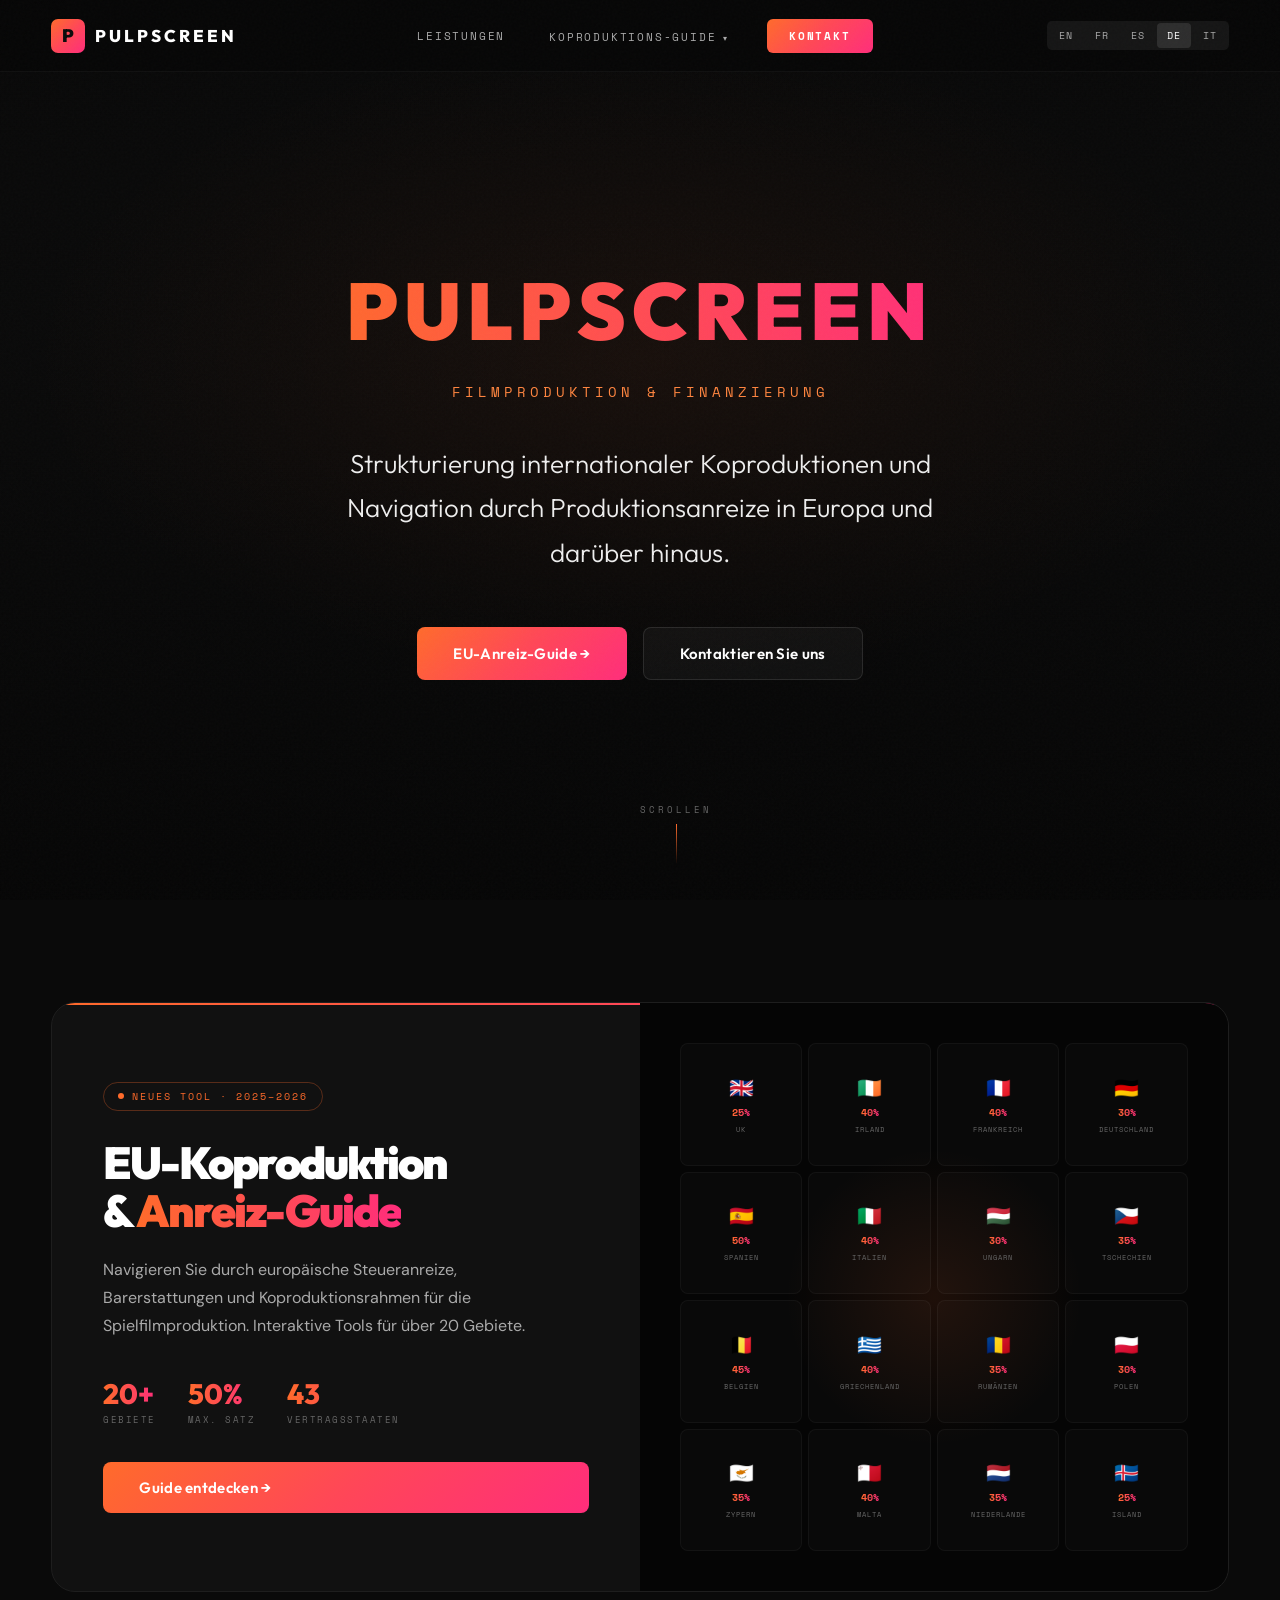
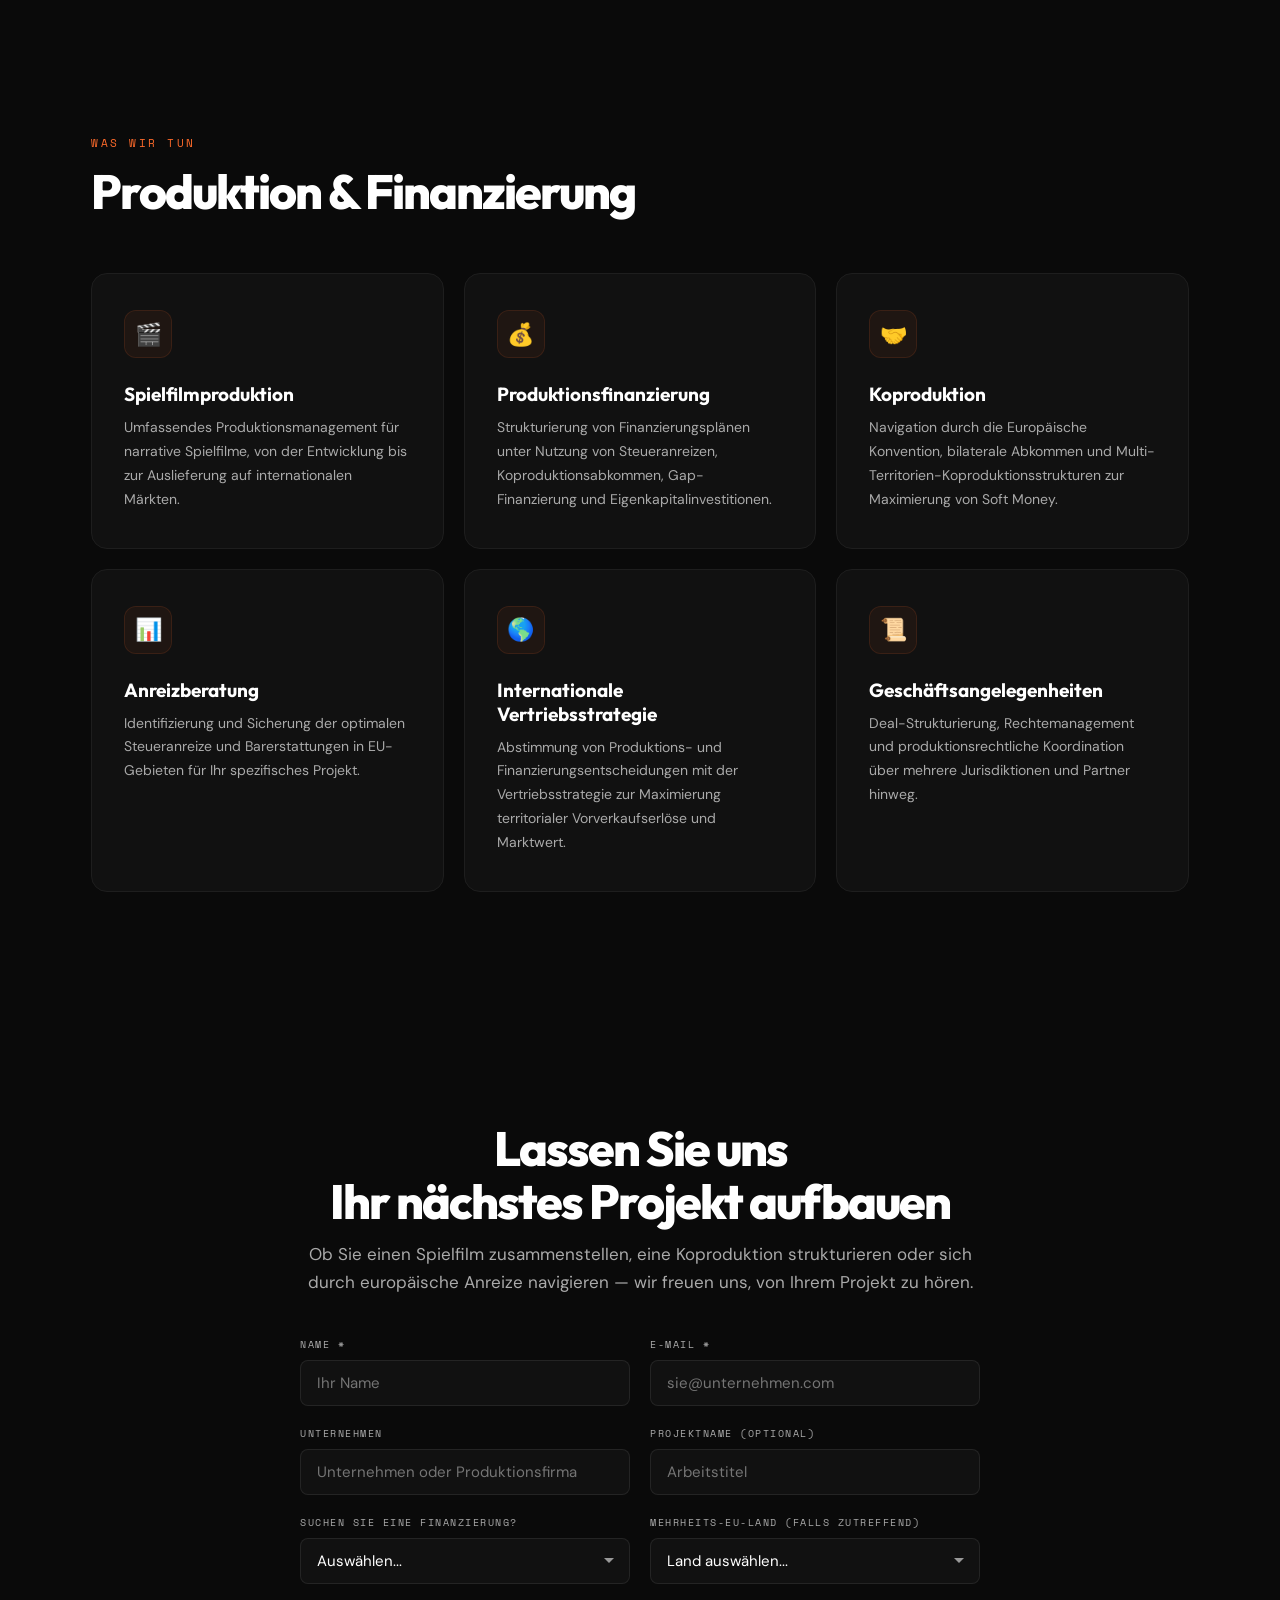
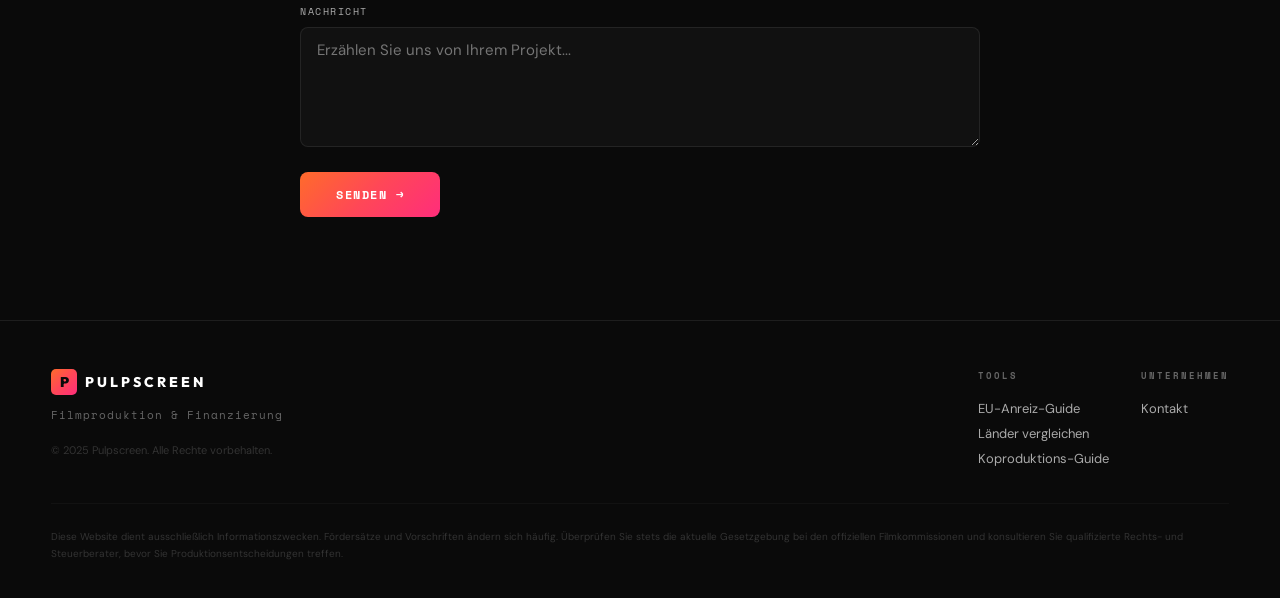
==== de/index.html @ d3829b6f "Add ES/DE/IT translations, fix mobile nav, expand language selector Mobile nav fixes (all pages): - " ====
<!DOCTYPE html>
<html lang="de">
<head>
<meta charset="UTF-8">
<meta name="viewport" content="width=device-width, initial-scale=1.0">
<link rel="icon" type="image/svg+xml" href="/favicon.svg">
<title>PULPSCREEN — Filmproduktion & Finanzierung</title>
<meta name="description" content="Pulpscreen — Filmproduktion und Finanzierung. EU-Koproduktions-Guides, Steueranreiz-Tools und Produktionsexpertise.">
<meta property="og:title" content="PULPSCREEN — Filmproduktion & Finanzierung">
<meta property="og:description" content="Strukturierung internationaler Koproduktionen und Navigation durch Produktionsanreize in Europa und darueber hinaus.">
<meta property="og:image" content="https://www.pulpscreen.com/images/og-image.png">
<meta property="og:url" content="https://www.pulpscreen.com/de/">
<meta property="og:type" content="website">
<meta property="og:site_name" content="Pulpscreen">
<meta property="og:locale" content="de_DE">
<meta name="twitter:card" content="summary_large_image">
<meta name="twitter:title" content="PULPSCREEN — Filmproduktion & Finanzierung">
<meta name="twitter:description" content="Strukturierung internationaler Koproduktionen und Navigation durch Produktionsanreize in Europa und darueber hinaus.">
<meta name="twitter:image" content="https://www.pulpscreen.com/images/og-image.png">
<link rel="preconnect" href="https://fonts.googleapis.com">
<link rel="preconnect" href="https://fonts.gstatic.com" crossorigin>
<link href="https://fonts.googleapis.com/css2?family=Space+Mono:wght@400;700&family=Outfit:wght@300;400;500;600;700;800;900&family=DM+Sans:ital,wght@0,300;0,400;0,500;0,600;0,700;1,400&display=swap" rel="stylesheet">
<style>
/* ============================================
   PULPSCREEN — HOMEPAGE (DE)
   Aesthetic: Cinematic Dark Editorial
   Colors: Black + Orange→Pink Gradient
   ============================================ */

:root {
  --black: #0A0A0A;
  --black-deep: #050505;
  --black-card: #111111;
  --black-card-hover: #161616;
  --black-border: #1E1E1E;
  --orange: #FF6B2B;
  --orange-warm: #FF853F;
  --pink: #FF2D7B;
  --gradient: linear-gradient(135deg, #FF6B2B 0%, #FF4757 50%, #FF2D7B 100%);
  --gradient-text: linear-gradient(90deg, #FF6B2B, #FF2D7B);
  --gradient-soft: linear-gradient(135deg, rgba(255,107,43,0.07), rgba(255,45,123,0.07));
  --white: #FFFFFF;
  --gray-100: #EEEEEE;
  --gray-300: #AAAAAA;
  --gray-500: #666666;
  --gray-700: #333333;
  --font-display: 'Outfit', sans-serif;
  --font-mono: 'Space Mono', monospace;
  --font-body: 'DM Sans', sans-serif;
  --ease-out-expo: cubic-bezier(0.16, 1, 0.3, 1);
}

*, *::before, *::after {
  margin: 0;
  padding: 0;
  box-sizing: border-box;
}

html {
  scroll-behavior: smooth;
  font-size: 16px;
}

body {
  background: var(--black);
  color: var(--white);
  font-family: var(--font-body);
  -webkit-font-smoothing: antialiased;
  -moz-osx-font-smoothing: grayscale;
  overflow-x: hidden;
}

/* Grain overlay */
body::after {
  content: '';
  position: fixed;
  inset: 0;
  background-image: url("data:image/svg+xml,%3Csvg viewBox='0 0 512 512' xmlns='http://www.w3.org/2000/svg'%3E%3Cfilter id='n'%3E%3CfeTurbulence type='fractalNoise' baseFrequency='0.75' numOctaves='4' stitchTiles='stitch'/%3E%3C/filter%3E%3Crect width='100%25' height='100%25' filter='url(%23n)' opacity='0.025'/%3E%3C/svg%3E");
  pointer-events: none;
  z-index: 10000;
}

::-webkit-scrollbar { width: 5px; }
::-webkit-scrollbar-track { background: var(--black); }
::-webkit-scrollbar-thumb { background: var(--gradient); border-radius: 3px; }

a { color: inherit; text-decoration: none; }
img { max-width: 100%; height: auto; }

/* ===== NAVIGATION ===== */
.nav {
  position: fixed;
  top: 0;
  left: 0;
  right: 0;
  z-index: 9000;
  height: 72px;
  display: flex;
  align-items: center;
  justify-content: space-between;
  padding: 0 clamp(24px, 4vw, 64px);
  background: rgba(5,5,5,0.6);
  backdrop-filter: blur(24px) saturate(1.4);
  -webkit-backdrop-filter: blur(24px) saturate(1.4);
  border-bottom: 1px solid rgba(255,255,255,0.04);
  transition: background 0.4s;
}

.nav.scrolled {
  background: rgba(5,5,5,0.92);
}

.nav-logo {
  display: flex;
  align-items: center;
  gap: 14px;
}

.nav-logo img {
  height: 32px;
  width: auto;
}

.nav-logo-fallback {
  display: flex;
  align-items: center;
  gap: 10px;
}

.nav-logo-mark {
  width: 34px;
  height: 34px;
  background: var(--gradient);
  border-radius: 7px;
  display: flex;
  align-items: center;
  justify-content: center;
  font-family: var(--font-display);
  font-weight: 900;
  font-size: 18px;
  color: var(--black);
  flex-shrink: 0;
}

.nav-wordmark {
  font-family: var(--font-display);
  font-weight: 800;
  font-size: 17px;
  letter-spacing: 3px;
  text-transform: uppercase;
}

.nav-links {
  display: flex;
  align-items: center;
  gap: 8px;
}

.nav-link {
  padding: 8px 18px;
  font-family: var(--font-mono);
  font-size: 10.5px;
  letter-spacing: 1.8px;
  text-transform: uppercase;
  color: var(--gray-300);
  transition: color 0.3s;
  white-space: nowrap;
}

.nav-link:hover { color: var(--white); }

.nav-dropdown {
  position: relative;
}

.nav-dropdown > .nav-link::after {
  content: ' ▾';
  font-size: 8px;
}

.nav-dropdown-menu {
  display: none;
  position: absolute;
  top: 100%;
  left: 0;
  min-width: 220px;
  background: rgba(10,10,10,0.95);
  backdrop-filter: blur(24px);
  border: 1px solid rgba(255,255,255,0.06);
  border-radius: 8px;
  padding: 8px 0;
  margin-top: 8px;
  box-shadow: 0 20px 40px rgba(0,0,0,0.5);
}

.nav-dropdown:hover .nav-dropdown-menu {
  display: block;
}

.nav-dropdown-menu a {
  display: block;
  padding: 10px 20px;
  font-family: var(--font-mono);
  font-size: 10px;
  letter-spacing: 1.5px;
  text-transform: uppercase;
  color: var(--gray-300);
  text-decoration: none;
  transition: color 0.2s, background 0.2s;
  white-space: nowrap;
}

.nav-dropdown-menu a:hover {
  color: var(--white);
  background: rgba(255,107,43,0.08);
}

.lang-switch {
  display: flex;
  align-items: center;
  gap: 2px;
  margin-left: 12px;
  background: rgba(255,255,255,0.06);
  border-radius: 5px;
  padding: 2px;
}

.lang-switch a {
  padding: 5px 10px;
  font-family: var(--font-mono);
  font-size: 10px;
  letter-spacing: 1px;
  text-transform: uppercase;
  color: var(--gray-300);
  text-decoration: none;
  border-radius: 4px;
  transition: all 0.2s;
}

.lang-switch a.active {
  background: rgba(255,255,255,0.1);
  color: var(--white);
}

.lang-switch a:hover:not(.active) { color: var(--white); }

.nav-cta {
  margin-left: 12px;
  padding: 9px 22px;
  background: var(--gradient);
  border-radius: 6px;
  font-family: var(--font-mono);
  font-size: 10.5px;
  font-weight: 700;
  letter-spacing: 1.8px;
  text-transform: uppercase;
  color: var(--white);
  transition: transform 0.3s, box-shadow 0.3s;
}

.nav-cta:hover {
  transform: translateY(-1px);
  box-shadow: 0 6px 24px rgba(255,107,43,0.25);
}

/* Mobile nav */
.nav-toggle {
  display: none;
  flex-direction: column;
  gap: 5px;
  background: none;
  border: none;
  cursor: pointer;
  padding: 8px;
}

.nav-toggle span {
  display: block;
  width: 22px;
  height: 2px;
  background: var(--white);
  border-radius: 1px;
  transition: all 0.3s;
}

/* ===== HERO ===== */
.hero {
  position: relative;
  min-height: 100vh;
  display: flex;
  flex-direction: column;
  justify-content: center;
  align-items: center;
  text-align: center;
  padding: 120px clamp(24px, 6vw, 80px) 80px;
  overflow: hidden;
}

/* Background image layer */
.hero-bg {
  position: absolute;
  inset: 0;
  background-image: url('../images/Pulpscreen Background.jpg');
  background-position: center;
  background-repeat: no-repeat;
  background-size: cover;
  filter: brightness(0.35) saturate(0.7);
  transform: scale(1.05);
  transition: transform 8s ease-out;
}

.hero:hover .hero-bg {
  transform: scale(1.0);
}

/* Gradient overlay on top of image */
.hero-overlay {
  position: absolute;
  inset: 0;
  background:
    radial-gradient(ellipse 80% 60% at 50% 40%, rgba(255,107,43,0.06) 0%, transparent 60%),
    linear-gradient(180deg, rgba(5,5,5,0.3) 0%, rgba(5,5,5,0.1) 40%, rgba(5,5,5,0.85) 100%);
  z-index: 1;
}

.hero-content {
  position: relative;
  z-index: 2;
  max-width: 860px;
}

.hero-logo {
  width: clamp(200px, 45vw, 480px);
  margin-bottom: 20px;
  animation: heroFadeIn 1.2s var(--ease-out-expo) both;
  filter: drop-shadow(0 4px 40px rgba(0,0,0,0.5));
}

.hero-subtitle {
  font-family: var(--font-mono);
  font-size: clamp(11px, 1.2vw, 14px);
  letter-spacing: 4px;
  text-transform: uppercase;
  color: var(--orange-warm);
  margin-bottom: 40px;
  animation: heroFadeIn 1.2s var(--ease-out-expo) 0.15s both;
}

.hero-headline {
  font-family: var(--font-display);
  font-weight: 300;
  font-size: clamp(18px, 2.2vw, 26px);
  line-height: 1.7;
  color: var(--gray-100);
  max-width: 650px;
  margin: 0 auto 52px;
  animation: heroFadeIn 1.2s var(--ease-out-expo) 0.3s both;
}

.hero-actions {
  display: flex;
  gap: 16px;
  justify-content: center;
  flex-wrap: wrap;
  animation: heroFadeIn 1.2s var(--ease-out-expo) 0.45s both;
}

.btn {
  display: inline-flex;
  align-items: center;
  gap: 10px;
  padding: 16px 36px;
  border-radius: 8px;
  font-family: var(--font-display);
  font-weight: 600;
  font-size: 15px;
  letter-spacing: 0.3px;
  transition: all 0.35s var(--ease-out-expo);
  cursor: pointer;
  border: none;
}

.btn-primary {
  background: var(--gradient);
  color: var(--white);
}

.btn-primary:hover {
  transform: translateY(-3px);
  box-shadow: 0 12px 40px rgba(255,107,43,0.3);
}

.btn-ghost {
  background: rgba(255,255,255,0.04);
  color: var(--white);
  border: 1px solid rgba(255,255,255,0.1);
}

.btn-ghost:hover {
  background: rgba(255,255,255,0.08);
  border-color: rgba(255,255,255,0.2);
  transform: translateY(-2px);
}

/* Scroll indicator */
.hero-scroll {
  position: absolute;
  bottom: 36px;
  left: 50%;
  transform: translateX(-50%);
  z-index: 2;
  display: flex;
  flex-direction: column;
  align-items: center;
  gap: 8px;
  animation: heroFadeIn 1.2s var(--ease-out-expo) 0.9s both;
}

.hero-scroll span {
  font-family: var(--font-mono);
  font-size: 9px;
  letter-spacing: 3px;
  text-transform: uppercase;
  color: var(--gray-500);
}

.scroll-line {
  width: 1px;
  height: 40px;
  background: linear-gradient(180deg, var(--orange), transparent);
  animation: scrollPulse 2s ease-in-out infinite;
}

@keyframes scrollPulse {
  0%, 100% { opacity: 0.3; transform: scaleY(0.6); }
  50% { opacity: 1; transform: scaleY(1); }
}

@keyframes heroFadeIn {
  from { opacity: 0; transform: translateY(30px); }
  to { opacity: 1; transform: translateY(0); }
}

/* ===== FEATURED TOOL — EU INCENTIVE GUIDE ===== */
.featured {
  padding: clamp(60px, 8vw, 120px) clamp(24px, 4vw, 64px);
}

.featured-card {
  max-width: 1200px;
  margin: 0 auto;
  background: var(--black-card);
  border: 1px solid var(--black-border);
  border-radius: 24px;
  overflow: hidden;
  display: grid;
  grid-template-columns: 1fr 1fr;
  min-height: 520px;
  position: relative;
  transition: border-color 0.4s;
}

.featured-card:hover {
  border-color: rgba(255,107,43,0.25);
}

.featured-card::before {
  content: '';
  position: absolute;
  top: 0;
  left: 0;
  right: 0;
  height: 2px;
  background: var(--gradient);
}

.featured-text {
  padding: clamp(36px, 4vw, 64px);
  display: flex;
  flex-direction: column;
  justify-content: center;
}

.featured-badge {
  display: inline-flex;
  align-items: center;
  gap: 8px;
  padding: 6px 14px;
  border: 1px solid rgba(255,107,43,0.3);
  border-radius: 100px;
  font-family: var(--font-mono);
  font-size: 10px;
  letter-spacing: 2px;
  text-transform: uppercase;
  color: var(--orange);
  width: fit-content;
  margin-bottom: 28px;
}

.featured-badge::before {
  content: '';
  width: 6px;
  height: 6px;
  background: var(--orange);
  border-radius: 50%;
  animation: featurePulse 2s infinite;
}

@keyframes featurePulse {
  0%, 100% { opacity: 1; }
  50% { opacity: 0.3; }
}

.featured-text h2 {
  font-family: var(--font-display);
  font-weight: 900;
  font-size: clamp(28px, 3.5vw, 46px);
  line-height: 1.08;
  letter-spacing: -2px;
  margin-bottom: 20px;
}

.featured-text h2 .grad {
  background: var(--gradient-text);
  -webkit-background-clip: text;
  -webkit-text-fill-color: transparent;
  background-clip: text;
}

.featured-text p {
  font-size: 16px;
  line-height: 1.75;
  color: var(--gray-300);
  margin-bottom: 36px;
  max-width: 460px;
}

.featured-stats {
  display: flex;
  gap: 32px;
  margin-bottom: 36px;
}

.featured-stat .num {
  font-family: var(--font-display);
  font-weight: 800;
  font-size: 28px;
  background: var(--gradient-text);
  -webkit-background-clip: text;
  -webkit-text-fill-color: transparent;
  background-clip: text;
}

.featured-stat .lbl {
  font-family: var(--font-mono);
  font-size: 9px;
  letter-spacing: 1.5px;
  text-transform: uppercase;
  color: var(--gray-500);
  margin-top: 2px;
}

.featured-visual {
  position: relative;
  background: var(--black-deep);
  display: flex;
  align-items: center;
  justify-content: center;
  overflow: hidden;
}

.featured-visual-inner {
  position: relative;
  width: 100%;
  height: 100%;
  display: flex;
  align-items: center;
  justify-content: center;
}

.eu-grid {
  display: grid;
  grid-template-columns: repeat(4, 1fr);
  gap: 6px;
  padding: 40px;
  width: 100%;
}

.eu-cell {
  text-decoration: none;
  color: inherit;
  aspect-ratio: 1;
  border-radius: 8px;
  background: rgba(255,255,255,0.02);
  border: 1px solid rgba(255,255,255,0.04);
  display: flex;
  flex-direction: column;
  align-items: center;
  justify-content: center;
  gap: 4px;
  transition: all 0.4s;
  cursor: default;
  position: relative;
  overflow: hidden;
}

.eu-cell:hover {
  background: rgba(255,107,43,0.06);
  border-color: rgba(255,107,43,0.25);
  transform: scale(1.04);
}

.eu-cell .flag {
  font-size: 20px;
}

.eu-cell .rate {
  font-family: var(--font-mono);
  font-size: 10px;
  font-weight: 700;
  background: var(--gradient-text);
  -webkit-background-clip: text;
  -webkit-text-fill-color: transparent;
  background-clip: text;
}

.eu-cell .name {
  font-family: var(--font-mono);
  font-size: 7px;
  letter-spacing: 1px;
  text-transform: uppercase;
  color: var(--gray-500);
}

/* Glow behind the grid */
.featured-visual::before {
  content: '';
  position: absolute;
  width: 300px;
  height: 300px;
  background: radial-gradient(circle, rgba(255,107,43,0.1) 0%, transparent 70%);
  top: 50%;
  left: 50%;
  transform: translate(-50%, -50%);
  pointer-events: none;
}

/* ===== SERVICES ===== */
.services {
  padding: 40px clamp(24px, 4vw, 64px) clamp(80px, 10vw, 140px);
  max-width: 1200px;
  margin: 0 auto;
}

.services-header {
  margin-bottom: 56px;
}

.section-tag {
  font-family: var(--font-mono);
  font-size: 10.5px;
  letter-spacing: 2.5px;
  text-transform: uppercase;
  color: var(--orange);
  margin-bottom: 14px;
}

.section-title {
  font-family: var(--font-display);
  font-weight: 800;
  font-size: clamp(30px, 4vw, 48px);
  letter-spacing: -2px;
  line-height: 1.1;
}

.services-grid {
  display: grid;
  grid-template-columns: repeat(3, 1fr);
  gap: 20px;
}

.service-card {
  background: var(--black-card);
  border: 1px solid var(--black-border);
  border-radius: 16px;
  padding: 36px 32px;
  transition: all 0.4s var(--ease-out-expo);
  position: relative;
  overflow: hidden;
}

.service-card::after {
  content: '';
  position: absolute;
  inset: 0;
  background: var(--gradient-soft);
  opacity: 0;
  transition: opacity 0.4s;
}

.service-card:hover {
  border-color: rgba(255,107,43,0.2);
  transform: translateY(-4px);
}

.service-card:hover::after { opacity: 1; }

.service-icon {
  width: 48px;
  height: 48px;
  border-radius: 12px;
  background: rgba(255,107,43,0.06);
  border: 1px solid rgba(255,107,43,0.12);
  display: flex;
  align-items: center;
  justify-content: center;
  font-size: 22px;
  margin-bottom: 24px;
  position: relative;
  z-index: 1;
}

.service-card h3 {
  font-family: var(--font-display);
  font-weight: 700;
  font-size: 19px;
  margin-bottom: 10px;
  position: relative;
  z-index: 1;
}

.service-card p {
  font-size: 14px;
  line-height: 1.7;
  color: var(--gray-300);
  position: relative;
  z-index: 1;
}

/* ===== CONTACT SECTION ===== */
.contact-section {
  padding: clamp(60px, 8vw, 120px) clamp(24px, 4vw, 64px);
}

.contact-inner {
  max-width: 680px;
  margin: 0 auto;
}

.contact-inner h2 {
  font-family: var(--font-display);
  font-weight: 800;
  font-size: clamp(30px, 4vw, 48px);
  letter-spacing: -2px;
  line-height: 1.1;
  margin-bottom: 12px;
  text-align: center;
}

.contact-inner > p {
  font-size: 17px;
  line-height: 1.7;
  color: var(--gray-300);
  margin-bottom: 40px;
  text-align: center;
}

.contact-form {
  display: grid;
  grid-template-columns: 1fr 1fr;
  gap: 20px;
}

.contact-form .full-width { grid-column: 1 / -1; }

.form-group label {
  display: block;
  font-family: var(--font-mono);
  font-size: 10px;
  letter-spacing: 1.5px;
  text-transform: uppercase;
  color: var(--gray-300);
  margin-bottom: 8px;
}

.form-group input,
.form-group select,
.form-group textarea {
  width: 100%;
  padding: 12px 16px;
  background: var(--black-card);
  border: 1px solid rgba(255,255,255,0.08);
  border-radius: 8px;
  color: var(--white);
  font-family: var(--font-body);
  font-size: 15px;
  transition: border-color 0.3s;
  -webkit-appearance: none;
}

.form-group input:focus,
.form-group select:focus,
.form-group textarea:focus {
  outline: none;
  border-color: var(--orange);
}

.form-group select {
  cursor: pointer;
  background-image: url("data:image/svg+xml,%3Csvg xmlns='http://www.w3.org/2000/svg' width='12' height='12' viewBox='0 0 12 12'%3E%3Cpath fill='%23999' d='M6 8L1 3h10z'/%3E%3C/svg%3E");
  background-repeat: no-repeat;
  background-position: right 14px center;
  padding-right: 36px;
}

.form-group select option { background: var(--black-card); color: var(--white); }

.form-group textarea { resize: vertical; min-height: 120px; }

.form-submit {
  display: inline-flex;
  align-items: center;
  gap: 8px;
  padding: 14px 36px;
  background: var(--gradient);
  border: none;
  border-radius: 8px;
  color: var(--white);
  font-family: var(--font-mono);
  font-size: 12px;
  letter-spacing: 1.5px;
  text-transform: uppercase;
  font-weight: 700;
  cursor: pointer;
  transition: opacity 0.3s, transform 0.3s;
}

.form-submit:hover { opacity: 0.9; transform: translateY(-1px); }

.form-success {
  display: none;
  text-align: center;
  padding: 40px 20px;
}

.form-success.show { display: block; }

.form-success h3 {
  font-family: var(--font-display);
  font-size: 28px;
  font-weight: 700;
  margin-bottom: 12px;
}

.form-success p { color: var(--gray-300); font-size: 16px; }

.hp-field { position: absolute; left: -9999px; }

@media (max-width: 600px) {
  .contact-form { grid-template-columns: 1fr; }
}

/* ===== FOOTER ===== */
.footer {
  padding: 48px clamp(24px, 4vw, 64px) 36px;
  border-top: 1px solid var(--black-border);
}

.footer-inner {
  max-width: 1200px;
  margin: 0 auto;
  display: flex;
  justify-content: space-between;
  align-items: flex-start;
  gap: 40px;
  flex-wrap: wrap;
}

.footer-left {
  display: flex;
  flex-direction: column;
  gap: 12px;
}

.footer-logo {
  display: flex;
  align-items: center;
  gap: 10px;
}

.footer-logo img { height: 24px; }

.footer-tagline {
  font-family: var(--font-mono);
  font-size: 11px;
  color: var(--gray-500);
  letter-spacing: 1px;
}

.footer-copy {
  font-size: 11px;
  color: var(--gray-700);
  margin-top: 8px;
}

.footer-links {
  display: flex;
  gap: 32px;
}

.footer-col h4 {
  font-family: var(--font-mono);
  font-size: 9px;
  letter-spacing: 2px;
  text-transform: uppercase;
  color: var(--gray-500);
  margin-bottom: 14px;
}

.footer-col a {
  display: block;
  font-size: 13px;
  color: var(--gray-300);
  padding: 4px 0;
  transition: color 0.3s;
}

.footer-col a:hover { color: var(--white); }

.footer-disclaimer {
  max-width: 1200px;
  margin: 32px auto 0;
  padding-top: 24px;
  border-top: 1px solid rgba(255,255,255,0.03);
  font-size: 10px;
  color: var(--gray-700);
  line-height: 1.7;
}

/* ===== RESPONSIVE ===== */
@media (max-width: 960px) {
  .featured-card { grid-template-columns: 1fr; }
  .featured-visual { min-height: 360px; }
  .services-grid { grid-template-columns: 1fr 1fr; }
  .nav-links { display: none; }
  .nav-links.show { display: flex; flex-direction: column; position: absolute; top: 100%; left: 0; right: 0; background: rgba(10,10,10,0.95); backdrop-filter: blur(24px); padding: 20px; gap: 16px; }
  .nav-dropdown-menu { display: block; position: static; background: none; backdrop-filter: none; border: none; box-shadow: none; margin: 0; padding: 0 0 0 16px; }
  .nav-dropdown > .nav-link::after { content: ''; }
  .nav-toggle { display: flex; }
  .footer-links { gap: 24px; }
}

@media (max-width: 600px) {
  .services-grid { grid-template-columns: 1fr; }
  .featured-stats { flex-wrap: wrap; gap: 20px; }
  .footer-inner { flex-direction: column; }
  .footer-links { flex-direction: column; gap: 28px; }
  .eu-grid { grid-template-columns: repeat(3, 1fr); padding: 24px; }
}
</style>
</head>
<body>

<!-- ===== NAV ===== -->
<nav class="nav" id="nav">
  <a href="/" class="nav-logo">
    <img src="../images/Asset 3@5x.png" alt="Pulpscreen"
         onerror="this.style.display='none';this.nextElementSibling.style.display='flex';">
    <div class="nav-logo-fallback" style="display:none;">
      <div class="nav-logo-mark">P</div>
      <span class="nav-wordmark">Pulpscreen</span>
    </div>
  </a>

  <div class="nav-links">
    <a href="#services" class="nav-link">Leistungen</a>
    <div class="nav-dropdown">
      <a href="eu-incentive-guide.html" class="nav-link">Koproduktions-Guide</a>
      <div class="nav-dropdown-menu">
        <a href="eu-incentive-guide.html">Guide Startseite</a>
        <a href="eu-incentive-guide.html#incentives">Steuerliche Anreize</a>
        <a href="eu-incentive-guide.html#compare">L&auml;nder vergleichen</a>
        <a href="eu-incentive-guide.html#copro">Koproduktionsrahmen</a>
        <a href="eu-incentive-guide.html#treaties">Abkommen &amp; Fonds</a>
      </div>
    </div>
    <a href="#contact" class="nav-cta">Kontakt</a>
  </div>

  <div class="lang-switch">
    <a href="/">EN</a>
    <a href="/fr/">FR</a>
    <a href="/es/">ES</a>
    <a href="/de/" class="active">DE</a>
    <a href="/it/">IT</a>
  </div>
  <button class="nav-toggle" onclick="document.querySelector('.nav-links').classList.toggle('show')" aria-label="Menu">
    <span></span><span></span><span></span>
  </button>
</nav>

<!-- ===== HERO ===== -->
<section class="hero">
  <div class="hero-bg"></div>
  <div class="hero-overlay"></div>

  <div class="hero-content">
    <img src="../images/Asset 3@5x.png" alt="PULPSCREEN" class="hero-logo"
         onerror="this.outerHTML='<div style=\'font-family:Outfit,sans-serif;font-weight:900;font-size:clamp(48px,8vw,80px);letter-spacing:6px;background:linear-gradient(90deg,#FF6B2B,#FF2D7B);-webkit-background-clip:text;-webkit-text-fill-color:transparent;margin-bottom:20px;animation:heroFadeIn 1.2s cubic-bezier(0.16,1,0.3,1) both;\'>PULPSCREEN</div>'">
    <div class="hero-subtitle">Filmproduktion & Finanzierung</div>
    <p class="hero-headline">
      Strukturierung internationaler Koproduktionen und Navigation durch Produktionsanreize in Europa und dar&uuml;ber hinaus.
    </p>
    <div class="hero-actions">
      <a href="eu-incentive-guide.html" class="btn btn-primary">EU-Anreiz-Guide &rarr;</a>
      <a href="#contact" class="btn btn-ghost">Kontaktieren Sie uns</a>
    </div>
  </div>

  <div class="hero-scroll">
    <span>Scrollen</span>
    <div class="scroll-line"></div>
  </div>
</section>

<!-- ===== FEATURED TOOL ===== -->
<section class="featured">
  <div class="featured-card">
    <div class="featured-text">
      <div class="featured-badge">Neues Tool &middot; 2025&ndash;2026</div>
      <h2>EU-Koproduktion<br>& <span class="grad">Anreiz-Guide</span></h2>
      <p>Navigieren Sie durch europ&auml;ische Steueranreize, Barerstattungen und Koproduktionsrahmen f&uuml;r die Spielfilmproduktion. Interaktive Tools f&uuml;r &uuml;ber 20 Gebiete.</p>
      <div class="featured-stats">
        <div class="featured-stat">
          <div class="num">20+</div>
          <div class="lbl">Gebiete</div>
        </div>
        <div class="featured-stat">
          <div class="num">50%</div>
          <div class="lbl">Max. Satz</div>
        </div>
        <div class="featured-stat">
          <div class="num">43</div>
          <div class="lbl">Vertragsstaaten</div>
        </div>
      </div>
      <a href="eu-incentive-guide.html" class="btn btn-primary">Guide entdecken &rarr;</a>
    </div>

    <div class="featured-visual">
      <div class="featured-visual-inner">
        <div class="eu-grid">
          <a href="eu-incentive-guide.html#country-0" class="eu-cell"><span class="flag">&#127468;&#127463;</span><span class="rate">25%</span><span class="name">UK</span></a>
          <a href="eu-incentive-guide.html#country-1" class="eu-cell"><span class="flag">&#127470;&#127466;</span><span class="rate">40%</span><span class="name">Irland</span></a>
          <a href="eu-incentive-guide.html#country-2" class="eu-cell"><span class="flag">&#127467;&#127479;</span><span class="rate">40%</span><span class="name">Frankreich</span></a>
          <a href="eu-incentive-guide.html#country-3" class="eu-cell"><span class="flag">&#127465;&#127466;</span><span class="rate">30%</span><span class="name">Deutschland</span></a>
          <a href="eu-incentive-guide.html#country-4" class="eu-cell"><span class="flag">&#127466;&#127480;</span><span class="rate">50%</span><span class="name">Spanien</span></a>
          <a href="eu-incentive-guide.html#country-5" class="eu-cell"><span class="flag">&#127470;&#127481;</span><span class="rate">40%</span><span class="name">Italien</span></a>
          <a href="eu-incentive-guide.html#country-6" class="eu-cell"><span class="flag">&#127469;&#127482;</span><span class="rate">30%</span><span class="name">Ungarn</span></a>
          <a href="eu-incentive-guide.html#country-7" class="eu-cell"><span class="flag">&#127464;&#127487;</span><span class="rate">35%</span><span class="name">Tschechien</span></a>
          <a href="eu-incentive-guide.html#country-8" class="eu-cell"><span class="flag">&#127463;&#127466;</span><span class="rate">45%</span><span class="name">Belgien</span></a>
          <a href="eu-incentive-guide.html#country-9" class="eu-cell"><span class="flag">&#127468;&#127479;</span><span class="rate">40%</span><span class="name">Griechenland</span></a>
          <a href="eu-incentive-guide.html#country-10" class="eu-cell"><span class="flag">&#127479;&#127476;</span><span class="rate">35%</span><span class="name">Rum&auml;nien</span></a>
          <a href="eu-incentive-guide.html#country-11" class="eu-cell"><span class="flag">&#127477;&#127473;</span><span class="rate">30%</span><span class="name">Polen</span></a>
          <a href="eu-incentive-guide.html#country-18" class="eu-cell"><span class="flag">&#127464;&#127486;</span><span class="rate">35%</span><span class="name">Zypern</span></a>
          <a href="eu-incentive-guide.html#country-19" class="eu-cell"><span class="flag">&#127474;&#127481;</span><span class="rate">40%</span><span class="name">Malta</span></a>
          <a href="eu-incentive-guide.html#country-22" class="eu-cell"><span class="flag">&#127475;&#127473;</span><span class="rate">35%</span><span class="name">Niederlande</span></a>
          <a href="eu-incentive-guide.html#country-28" class="eu-cell"><span class="flag">&#127470;&#127480;</span><span class="rate">25%</span><span class="name">Island</span></a>
        </div>
      </div>
    </div>
  </div>
</section>

<!-- ===== SERVICES ===== -->
<section class="services" id="services">
  <div class="services-header">
    <div class="section-tag">Was wir tun</div>
    <div class="section-title">Produktion & Finanzierung</div>
  </div>

  <div class="services-grid">
    <div class="service-card">
      <div class="service-icon">&#127916;</div>
      <h3>Spielfilmproduktion</h3>
      <p>Umfassendes Produktionsmanagement f&uuml;r narrative Spielfilme, von der Entwicklung bis zur Auslieferung auf internationalen M&auml;rkten.</p>
    </div>
    <div class="service-card">
      <div class="service-icon">&#128176;</div>
      <h3>Produktionsfinanzierung</h3>
      <p>Strukturierung von Finanzierungspl&auml;nen unter Nutzung von Steueranreizen, Koproduktionsabkommen, Gap-Finanzierung und Eigenkapitalinvestitionen.</p>
    </div>
    <div class="service-card">
      <div class="service-icon">&#129309;</div>
      <h3>Koproduktion</h3>
      <p>Navigation durch die Europ&auml;ische Konvention, bilaterale Abkommen und Multi-Territorien-Koproduktionsstrukturen zur Maximierung von Soft Money.</p>
    </div>
    <div class="service-card">
      <div class="service-icon">&#128202;</div>
      <h3>Anreizberatung</h3>
      <p>Identifizierung und Sicherung der optimalen Steueranreize und Barerstattungen in EU-Gebieten f&uuml;r Ihr spezifisches Projekt.</p>
    </div>
    <div class="service-card">
      <div class="service-icon">&#127758;</div>
      <h3>Internationale Vertriebsstrategie</h3>
      <p>Abstimmung von Produktions- und Finanzierungsentscheidungen mit der Vertriebsstrategie zur Maximierung territorialer Vorverkaufserlöse und Marktwert.</p>
    </div>
    <div class="service-card">
      <div class="service-icon">&#128220;</div>
      <h3>Gesch&auml;ftsangelegenheiten</h3>
      <p>Deal-Strukturierung, Rechtemanagement und produktionsrechtliche Koordination &uuml;ber mehrere Jurisdiktionen und Partner hinweg.</p>
    </div>
  </div>
</section>

<!-- ===== CONTACT ===== -->
<section class="contact-section" id="contact">
  <div class="contact-inner">
    <h2>Lassen Sie uns<br>Ihr n&auml;chstes Projekt aufbauen</h2>
    <p>Ob Sie einen Spielfilm zusammenstellen, eine Koproduktion strukturieren oder sich durch europ&auml;ische Anreize navigieren &mdash; wir freuen uns, von Ihrem Projekt zu h&ouml;ren.</p>

    <form id="contact-form" class="contact-form" action="https://api.web3forms.com/submit" method="POST">
      <input type="hidden" name="access_key" value="4d03a972-85c8-4a4c-a373-b9c83cd09de6">
      <input type="hidden" name="subject" value="Neue Anfrage von pulpscreen.com (DE)">
      <input type="hidden" name="from_name" value="Pulpscreen Website">
      <!-- Honeypot anti-spam -->
      <input type="text" name="botcheck" class="hp-field" tabindex="-1" autocomplete="off">

      <div class="form-group">
        <label for="name">Name *</label>
        <input type="text" name="name" id="name" required placeholder="Ihr Name">
      </div>

      <div class="form-group">
        <label for="email">E-Mail *</label>
        <input type="email" name="email" id="email" required placeholder="sie@unternehmen.com">
      </div>

      <div class="form-group">
        <label for="company">Unternehmen</label>
        <input type="text" name="company" id="company" placeholder="Unternehmen oder Produktionsfirma">
      </div>

      <div class="form-group">
        <label for="project">Projektname (optional)</label>
        <input type="text" name="project" id="project" placeholder="Arbeitstitel">
      </div>

      <div class="form-group">
        <label for="financing">Suchen Sie eine Finanzierung?</label>
        <select name="financing" id="financing">
          <option value="" disabled selected>Ausw&auml;hlen...</option>
          <option value="Yes">Ja</option>
          <option value="No">Nein</option>
          <option value="Not Sure">Nicht sicher</option>
        </select>
      </div>

      <div class="form-group">
        <label for="country">Mehrheits-EU-Land (falls zutreffend)</label>
        <select name="country" id="country">
          <option value="" disabled selected>Land ausw&auml;hlen...</option>
          <option value="United Kingdom">Vereinigtes K&ouml;nigreich</option>
          <option value="Ireland">Irland</option>
          <option value="France">Frankreich</option>
          <option value="Germany">Deutschland</option>
          <option value="Spain">Spanien</option>
          <option value="Italy">Italien</option>
          <option value="Hungary">Ungarn</option>
          <option value="Czech Republic">Tschechische Republik</option>
          <option value="Belgium">Belgien</option>
          <option value="Greece">Griechenland</option>
          <option value="Portugal">Portugal</option>
          <option value="Croatia">Kroatien</option>
          <option value="Estonia">Estland</option>
          <option value="Lithuania">Litauen</option>
          <option value="Austria">&Ouml;sterreich</option>
          <option value="Poland">Polen</option>
          <option value="Romania">Rum&auml;nien</option>
          <option value="Cyprus">Zypern</option>
          <option value="Malta">Malta</option>
          <option value="Luxembourg">Luxemburg</option>
          <option value="Finland">Finnland</option>
          <option value="Netherlands">Niederlande</option>
          <option value="Latvia">Lettland</option>
          <option value="Slovakia">Slowakei</option>
          <option value="Slovenia">Slowenien</option>
          <option value="Bulgaria">Bulgarien</option>
          <option value="Iceland">Island</option>
          <option value="Norway">Norwegen</option>
          <option value="Denmark">D&auml;nemark</option>
          <option value="Sweden">Schweden</option>
          <option value="N/A">Nicht zutreffend</option>
        </select>
      </div>

      <div class="form-group full-width">
        <label for="message">Nachricht</label>
        <textarea name="message" id="message" placeholder="Erz&auml;hlen Sie uns von Ihrem Projekt..."></textarea>
      </div>

      <div class="full-width">
        <button type="submit" class="form-submit">Senden &rarr;</button>
      </div>
    </form>

    <div id="form-success" class="form-success">
      <h3>Nachricht gesendet</h3>
      <p>Vielen Dank f&uuml;r Ihre Kontaktaufnahme. Wir melden uns in K&uuml;rze bei Ihnen.</p>
    </div>
  </div>
</section>

<!-- ===== FOOTER ===== -->
<footer class="footer">
  <div class="footer-inner">
    <div class="footer-left">
      <div class="footer-logo">
        <img src="../images/Asset 3@5x.png" alt="Pulpscreen" style="height:24px;width:auto;"
             onerror="this.style.display='none';this.nextElementSibling.style.display='flex';">
        <div style="display:none;align-items:center;gap:8px;">
          <div class="nav-logo-mark" style="width:26px;height:26px;font-size:14px;border-radius:5px;">P</div>
          <span class="nav-wordmark" style="font-size:14px;">Pulpscreen</span>
        </div>
      </div>
      <div class="footer-tagline">Filmproduktion & Finanzierung</div>
      <div class="footer-copy">&copy; 2025 Pulpscreen. Alle Rechte vorbehalten.</div>
    </div>

    <div class="footer-links">
      <div class="footer-col">
        <h4>Tools</h4>
        <a href="eu-incentive-guide.html">EU-Anreiz-Guide</a>
        <a href="eu-incentive-guide.html#compare">L&auml;nder vergleichen</a>
        <a href="eu-incentive-guide.html#copro">Koproduktions-Guide</a>
      </div>
      <div class="footer-col">
        <h4>Unternehmen</h4>
        <a href="#contact">Kontakt</a>
      </div>
    </div>
  </div>

  <div class="footer-disclaimer">
    Diese Website dient ausschlie&szlig;lich Informationszwecken. F&ouml;rders&auml;tze und Vorschriften &auml;ndern sich h&auml;ufig. &Uuml;berpr&uuml;fen Sie stets die aktuelle Gesetzgebung bei den offiziellen Filmkommissionen und konsultieren Sie qualifizierte Rechts- und Steuerberater, bevor Sie Produktionsentscheidungen treffen.
  </div>
</footer>

<script>
// Nav scroll effect
const nav = document.getElementById('nav');
window.addEventListener('scroll', () => {
  nav.classList.toggle('scrolled', window.scrollY > 60);
});

// Intersection Observer for fade-in animations
const observer = new IntersectionObserver((entries) => {
  entries.forEach(entry => {
    if (entry.isIntersecting) {
      entry.target.style.opacity = '1';
      entry.target.style.transform = 'translateY(0)';
    }
  });
}, { threshold: 0.1, rootMargin: '0px 0px -40px 0px' });

// Contact form AJAX submission
const contactForm = document.getElementById('contact-form');
const formSuccess = document.getElementById('form-success');
const formLoadTime = Date.now();

contactForm.addEventListener('submit', async (e) => {
  e.preventDefault();

  // Anti-spam: reject if submitted in under 2 seconds
  if (Date.now() - formLoadTime < 2000) return;

  const btn = contactForm.querySelector('.form-submit');
  btn.textContent = 'Wird gesendet...';
  btn.disabled = true;

  try {
    const res = await fetch('https://api.web3forms.com/submit', {
      method: 'POST',
      body: new FormData(contactForm)
    });
    if (res.ok) {
      contactForm.style.display = 'none';
      formSuccess.classList.add('show');
    } else {
      btn.textContent = 'Fehler — erneut versuchen';
      btn.disabled = false;
    }
  } catch {
    btn.textContent = 'Fehler — erneut versuchen';
    btn.disabled = false;
  }
});

document.querySelectorAll('.service-card, .featured-card, .contact-inner').forEach(el => {
  el.style.opacity = '0';
  el.style.transform = 'translateY(30px)';
  el.style.transition = 'opacity 0.6s ease, transform 0.6s ease';
  observer.observe(el);
});

// Close mobile menu on anchor link click
document.querySelectorAll('.nav-links a[href^="#"]').forEach(a => {
  a.addEventListener('click', () => {
    document.querySelector('.nav-links').classList.remove('show');
  });
});

// Language persistence
(function() {
  const currentLang = document.documentElement.lang || 'de';
  const stored = localStorage.getItem('pulpscreen-lang');
  const path = window.location.pathname;
  const hash = window.location.hash;
  const langs = ['en','fr','es','de','it'];

  if (stored && stored !== currentLang && langs.includes(stored)) {
    const basePath = path.replace(/^\/(fr|es|de|it)\//, '/');
    const newPath = stored === 'en' ? basePath : '/' + stored + basePath;
    window.location.replace(newPath + hash);
    return;
  }

  document.querySelectorAll('.lang-switch a').forEach(a => {
    a.addEventListener('click', function() {
      const href = this.getAttribute('href');
      const lang = href === '/' ? 'en' : (href.match(/^\/(fr|es|de|it)\//) || [])[1] || 'en';
      localStorage.setItem('pulpscreen-lang', lang);
    });
  });

  if (!stored) localStorage.setItem('pulpscreen-lang', currentLang);
})();
</script>
</body>
</html>
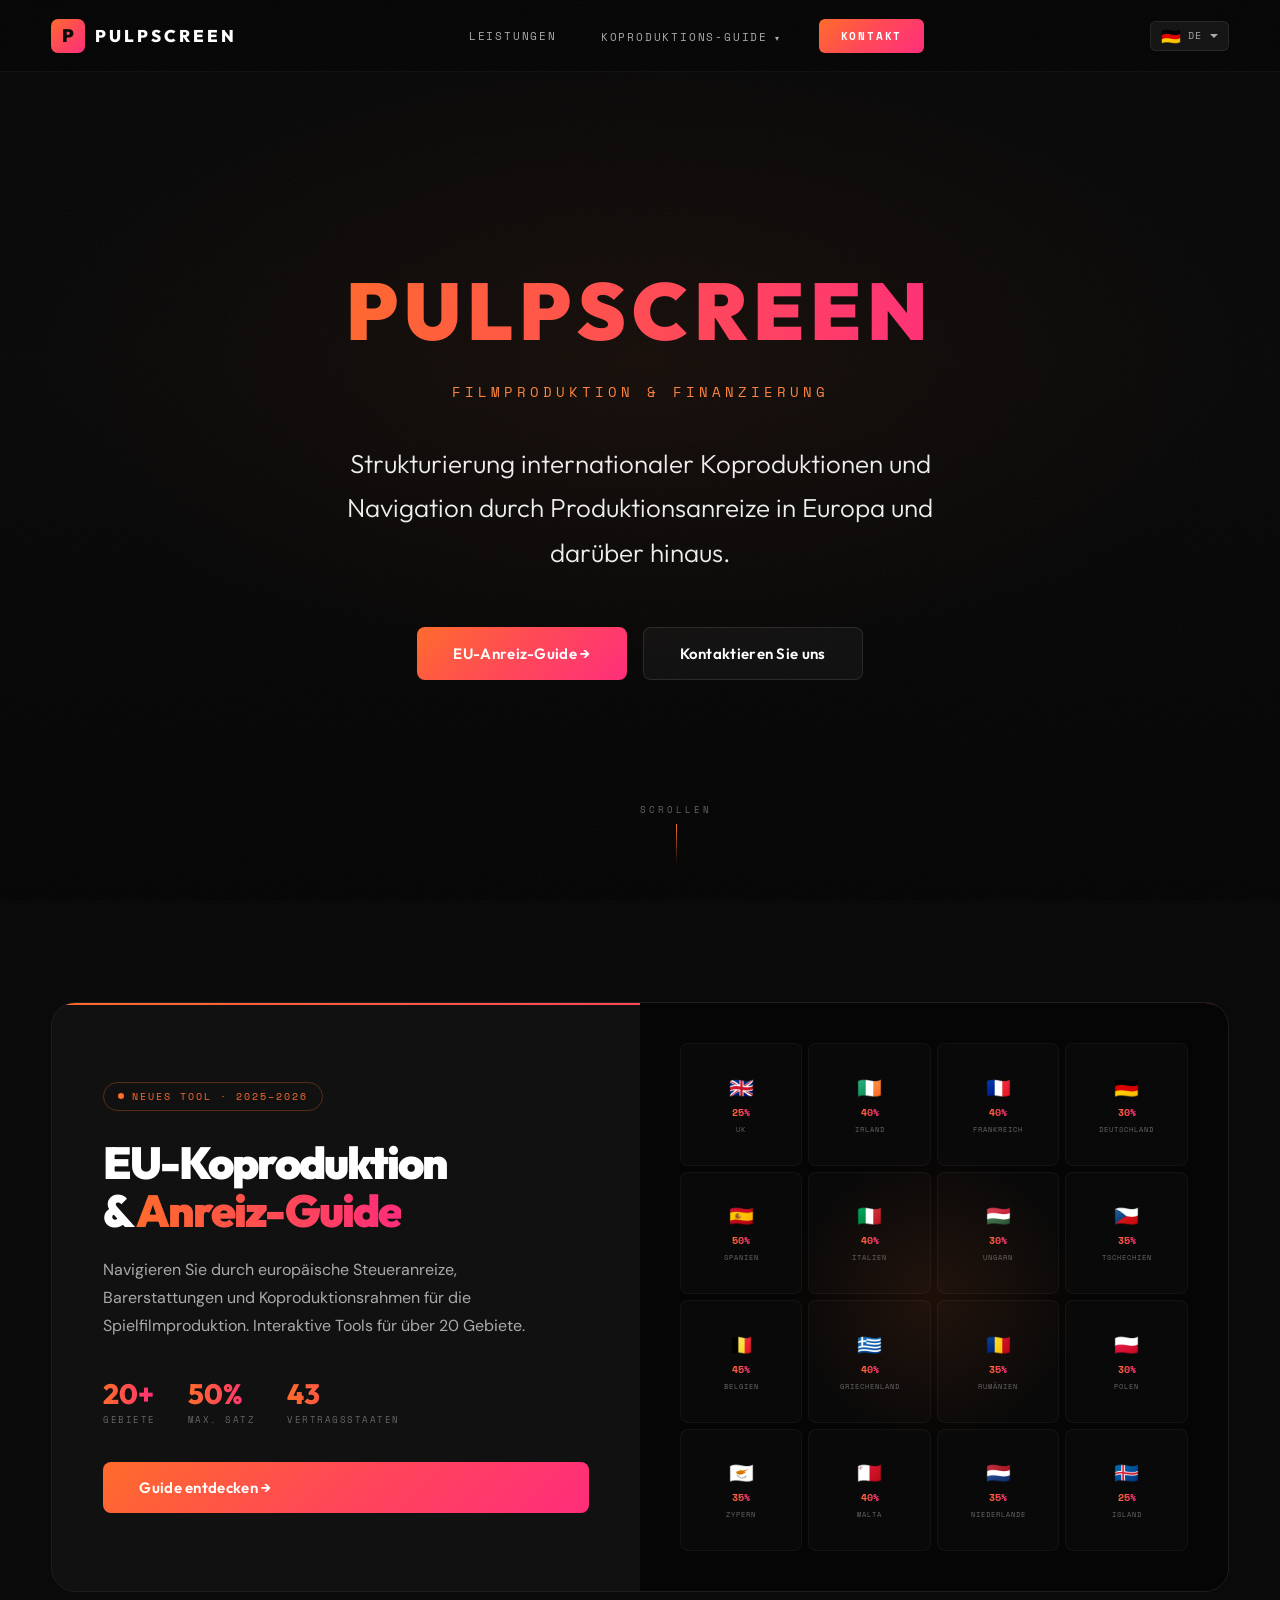
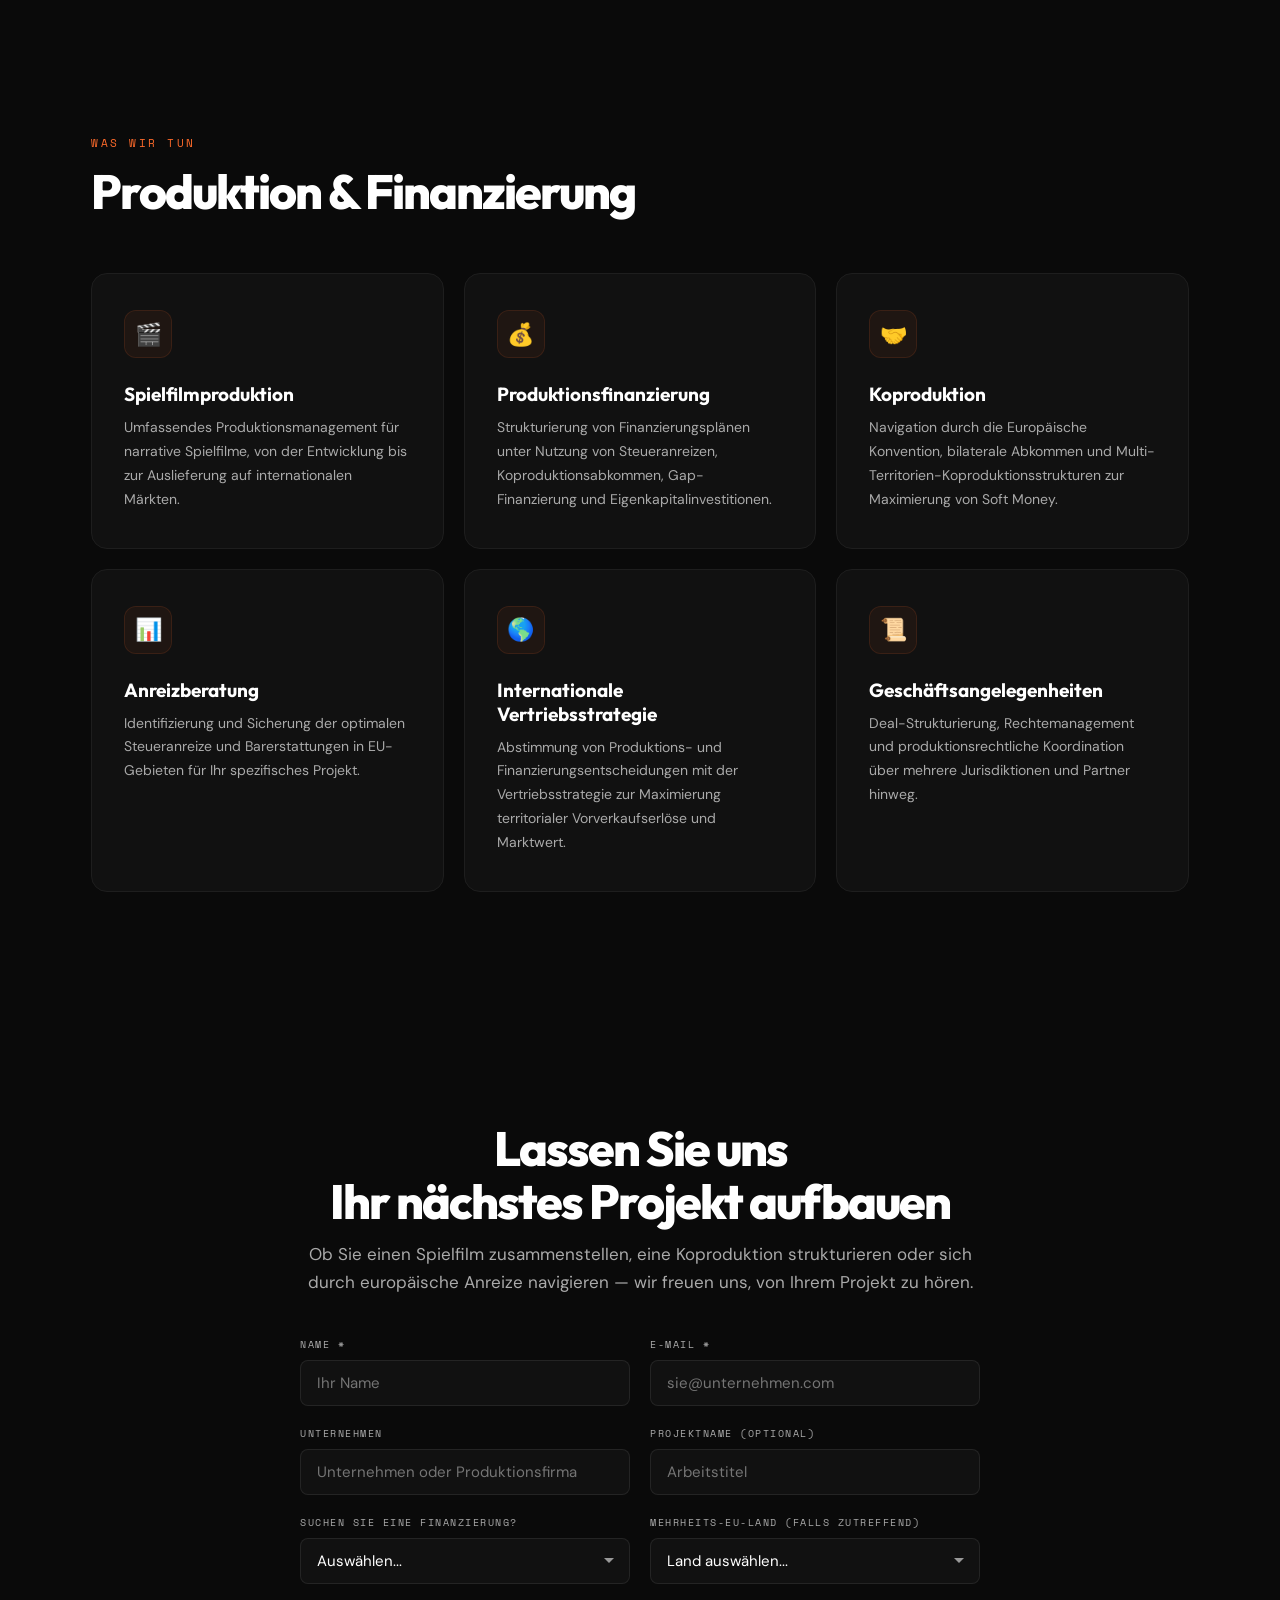
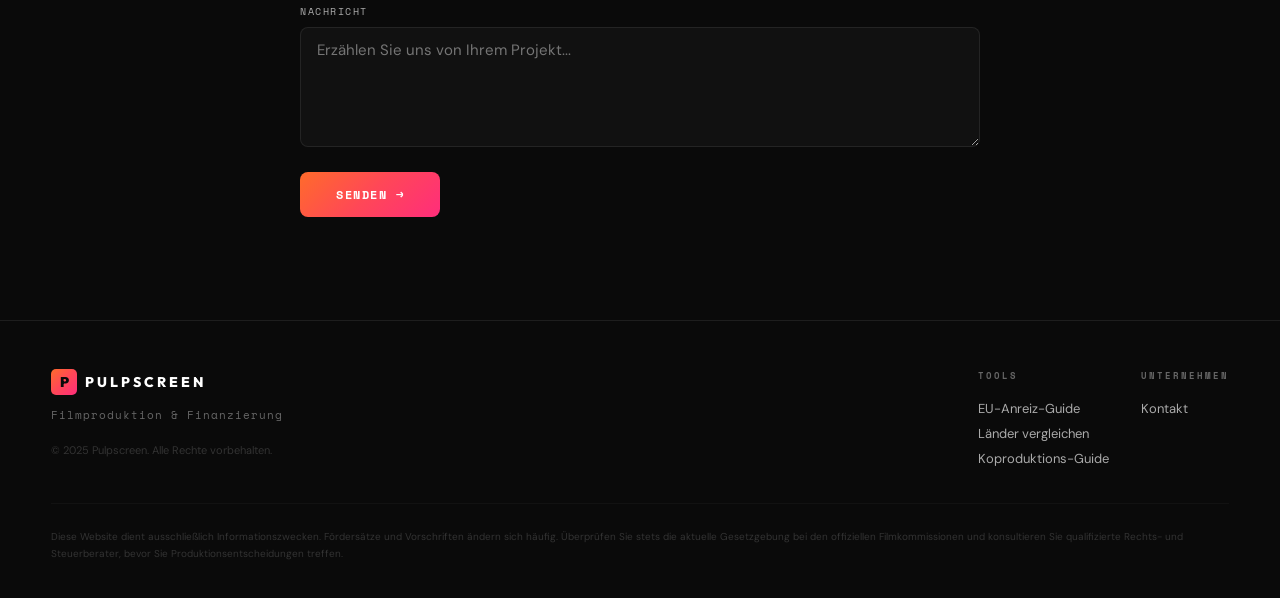
==== commit b5fed97f: "Replace language pills with flag dropdown selector Replace the inline EN|FR|ES|DE|IT pill buttons wi" ====
--- a/de/index.html
+++ b/de/index.html
@@ -216,33 +216,82 @@
 }
 
 .lang-switch {
-  display: flex;
-  align-items: center;
-  gap: 2px;
+  position: relative;
   margin-left: 12px;
+}
+
+.lang-current {
+  display: flex;
+  align-items: center;
+  gap: 6px;
+  padding: 6px 10px;
   background: rgba(255,255,255,0.06);
-  border-radius: 5px;
-  padding: 2px;
-}
-
-.lang-switch a {
-  padding: 5px 10px;
+  border: 1px solid rgba(255,255,255,0.08);
+  border-radius: 6px;
+  cursor: pointer;
   font-family: var(--font-mono);
   font-size: 10px;
   letter-spacing: 1px;
+  color: var(--gray-300);
+  text-transform: uppercase;
+  transition: border-color 0.2s;
+}
+
+.lang-current:hover { border-color: rgba(255,255,255,0.2); }
+
+.lang-current .flag { font-size: 16px; line-height: 1; }
+
+.lang-current::after {
+  content: '';
+  border-left: 4px solid transparent;
+  border-right: 4px solid transparent;
+  border-top: 4px solid var(--gray-300);
+  margin-left: 2px;
+}
+
+.lang-dropdown {
+  display: none;
+  position: absolute;
+  top: calc(100% + 6px);
+  right: 0;
+  min-width: 150px;
+  background: rgba(10,10,10,0.95);
+  backdrop-filter: blur(24px);
+  border: 1px solid rgba(255,255,255,0.08);
+  border-radius: 8px;
+  padding: 6px 0;
+  box-shadow: 0 12px 32px rgba(0,0,0,0.5);
+  z-index: 1001;
+}
+
+.lang-switch:hover .lang-dropdown,
+.lang-switch.open .lang-dropdown { display: block; }
+
+.lang-dropdown a {
+  display: flex;
+  align-items: center;
+  gap: 10px;
+  padding: 8px 16px;
+  font-family: var(--font-mono);
+  font-size: 10px;
+  letter-spacing: 1px;
   text-transform: uppercase;
   color: var(--gray-300);
   text-decoration: none;
-  border-radius: 4px;
-  transition: all 0.2s;
-}
-
-.lang-switch a.active {
-  background: rgba(255,255,255,0.1);
+  transition: color 0.2s, background 0.2s;
+}
+
+.lang-dropdown a .flag { font-size: 16px; }
+
+.lang-dropdown a:hover {
   color: var(--white);
-}
-
-.lang-switch a:hover:not(.active) { color: var(--white); }
+  background: rgba(255,107,43,0.08);
+}
+
+.lang-dropdown a.active {
+  color: var(--white);
+  background: rgba(255,255,255,0.06);
+}
 
 .nav-cta {
   margin-left: 12px;
@@ -987,12 +1036,15 @@
     <a href="#contact" class="nav-cta">Kontakt</a>
   </div>
 
-  <div class="lang-switch">
-    <a href="/">EN</a>
-    <a href="/fr/">FR</a>
-    <a href="/es/">ES</a>
-    <a href="/de/" class="active">DE</a>
-    <a href="/it/">IT</a>
+    <div class="lang-switch">
+    <div class="lang-current"><span class="flag">🇩🇪</span> DE</div>
+    <div class="lang-dropdown">
+      <a href="/"><span class="flag">🇬🇧</span> English</a>
+      <a href="/fr/"><span class="flag">🇫🇷</span> Français</a>
+      <a href="/es/"><span class="flag">🇪🇸</span> Español</a>
+      <a href="/de/" class="active"><span class="flag">🇩🇪</span> Deutsch</a>
+      <a href="/it/"><span class="flag">🇮🇹</span> Italiano</a>
+    </div>
   </div>
   <button class="nav-toggle" onclick="document.querySelector('.nav-links').classList.toggle('show')" aria-label="Menu">
     <span></span><span></span><span></span>
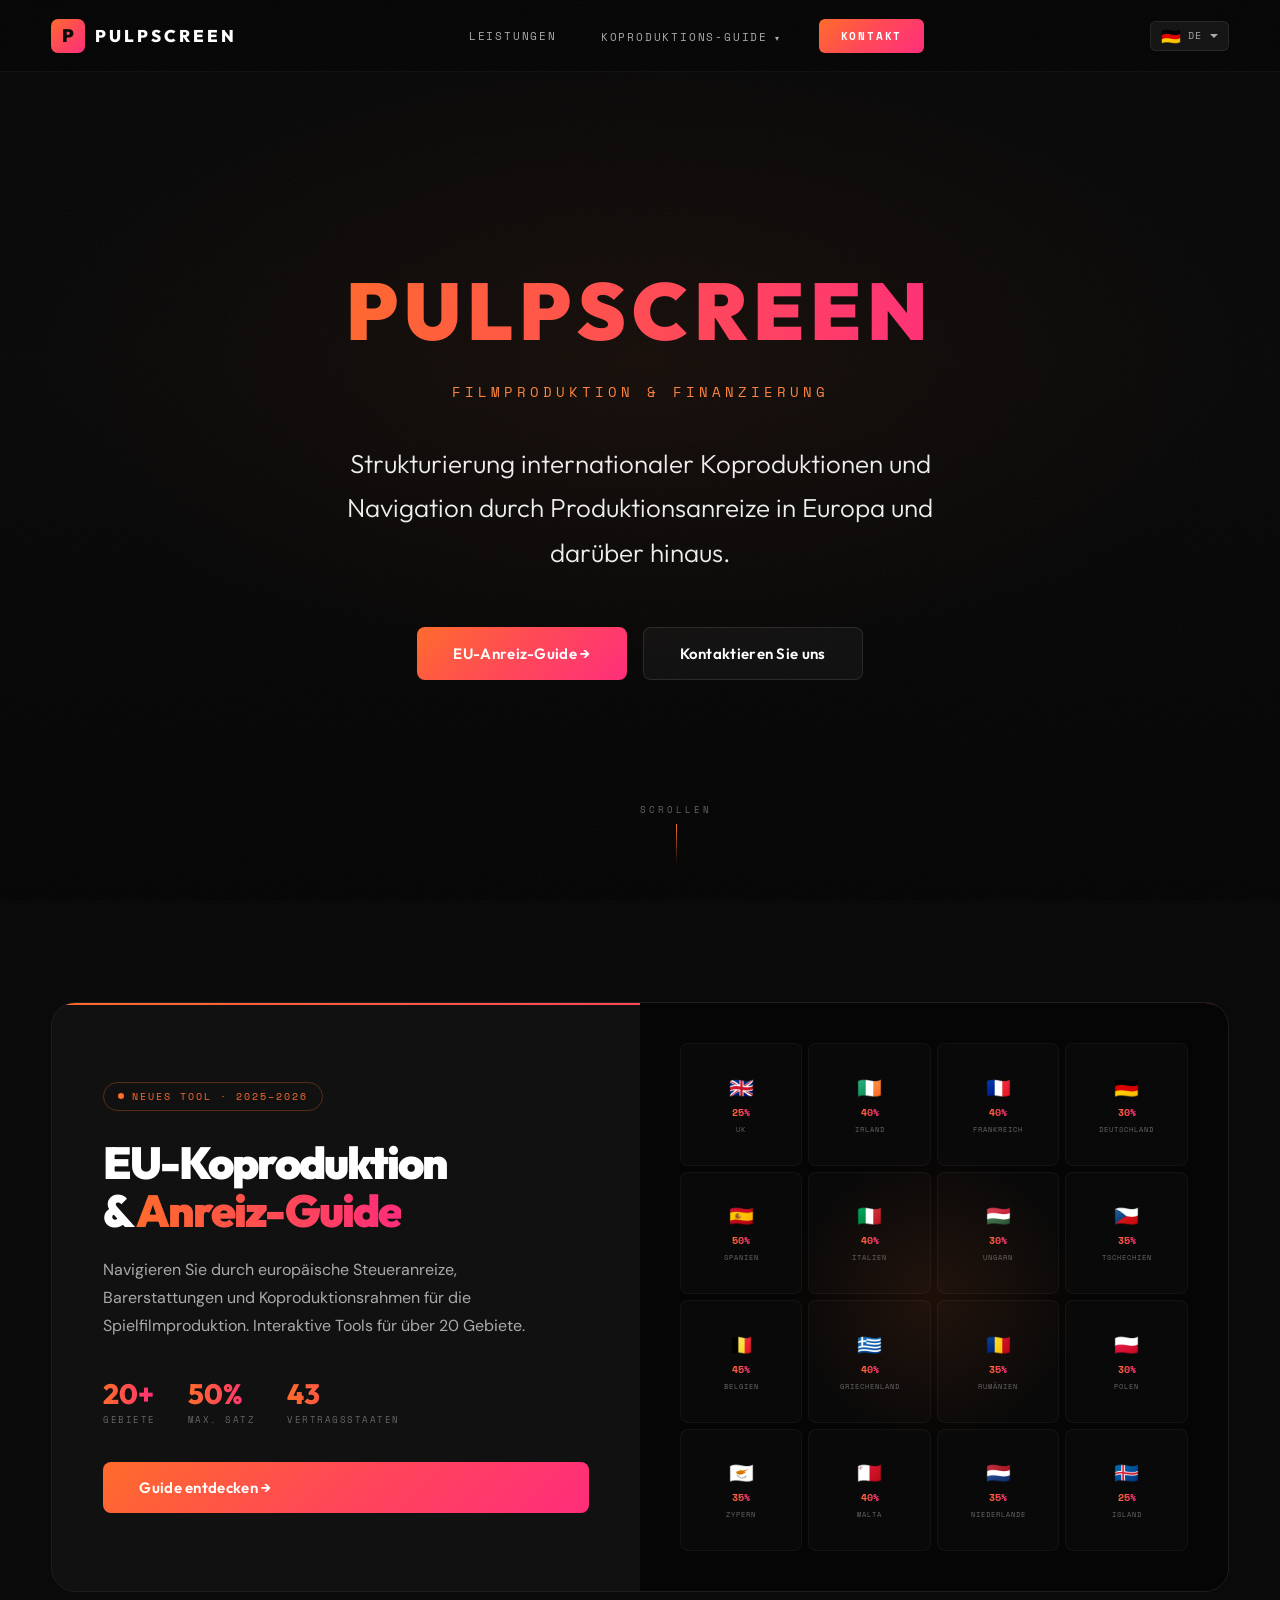
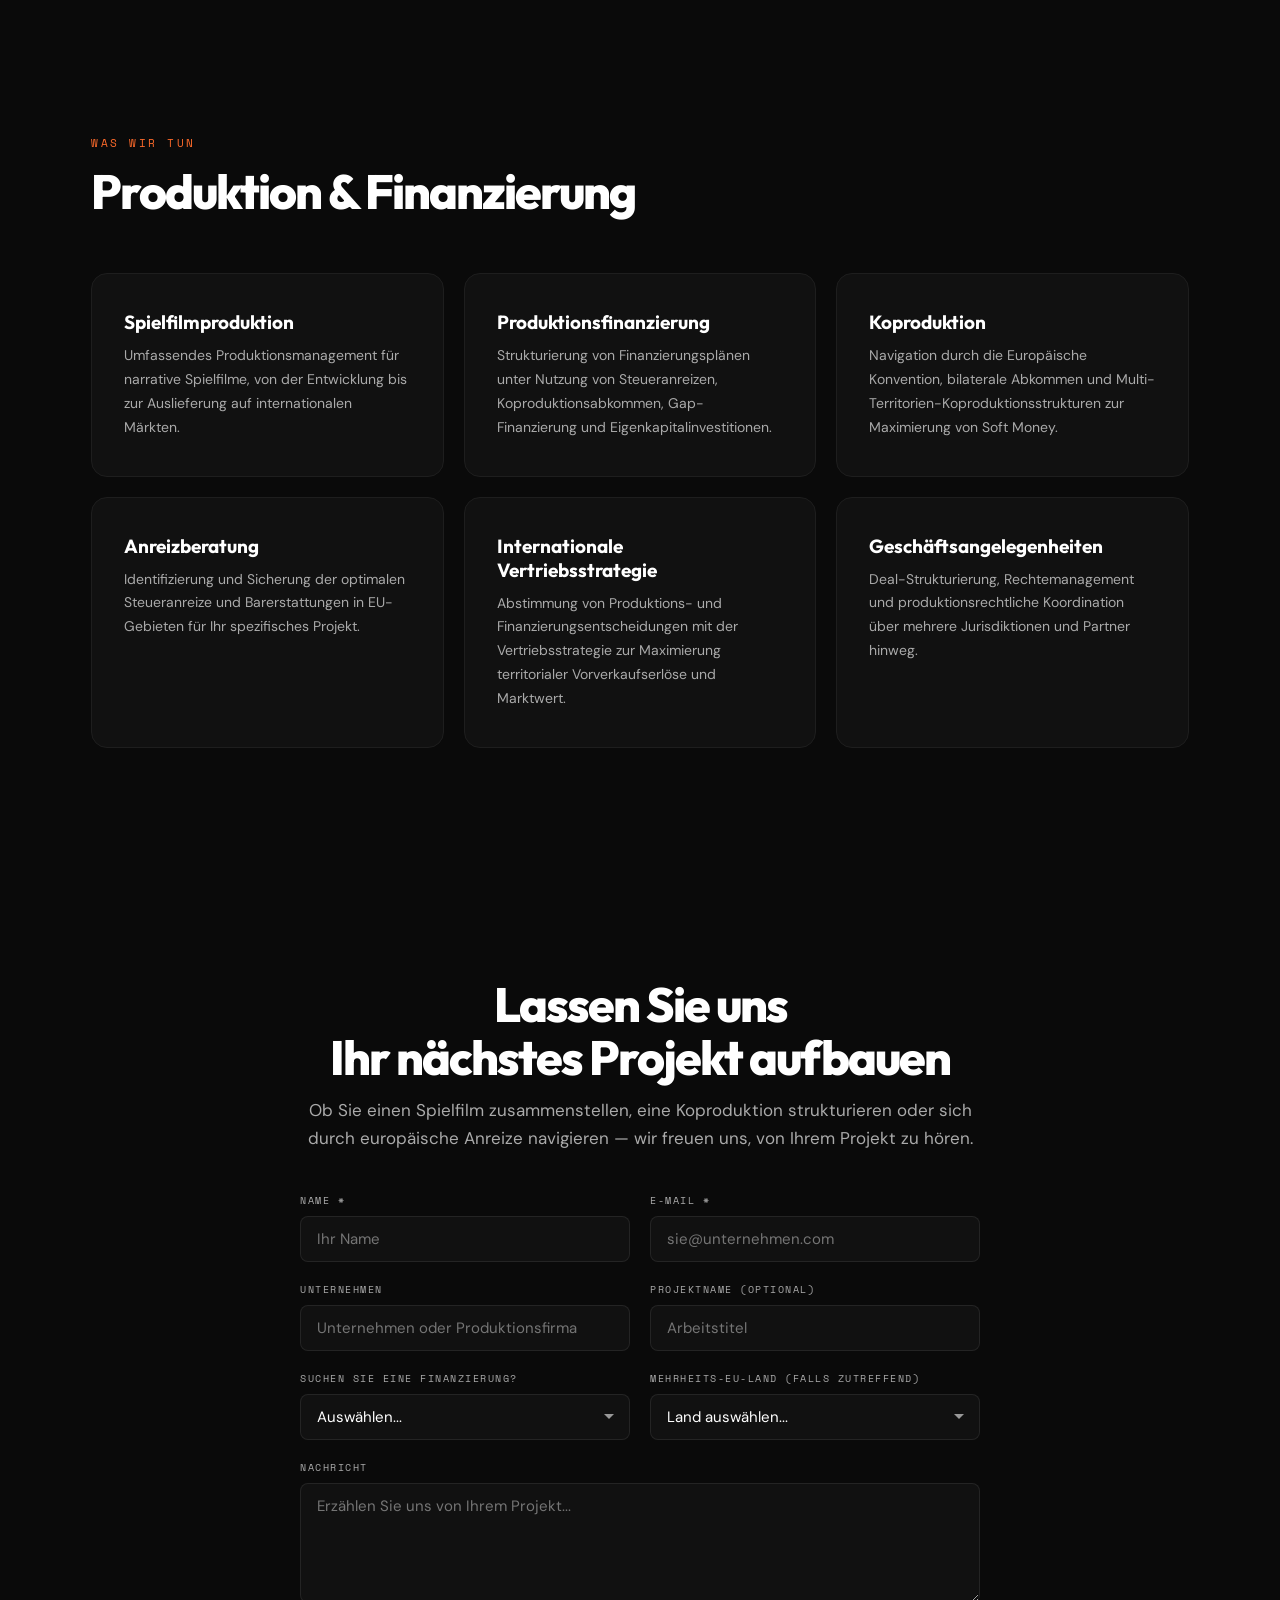
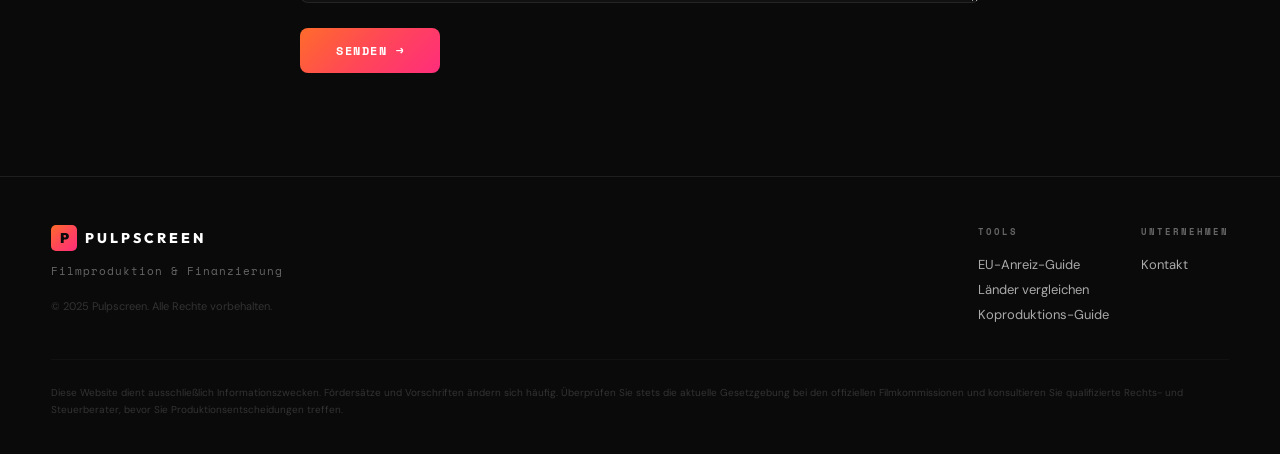
==== commit 66a29d4c: "Remove emoji icons from service cards and tool cards Strip all icon divs (service-icon, tool-card-ic" ====
--- a/de/index.html
+++ b/de/index.html
@@ -264,7 +264,6 @@
   z-index: 1001;
 }
 
-.lang-switch:hover .lang-dropdown,
 .lang-switch.open .lang-dropdown { display: block; }
 
 .lang-dropdown a {
@@ -996,6 +995,7 @@
   .nav-dropdown-menu { display: block; position: static; background: none; backdrop-filter: none; border: none; box-shadow: none; margin: 0; padding: 0 0 0 16px; }
   .nav-dropdown > .nav-link::after { content: ''; }
   .nav-toggle { display: flex; }
+  .lang-switch { margin-left: auto; margin-right: 8px; }
   .footer-links { gap: 24px; }
 }
 
@@ -1107,17 +1107,17 @@
           <a href="eu-incentive-guide.html#country-2" class="eu-cell"><span class="flag">&#127467;&#127479;</span><span class="rate">40%</span><span class="name">Frankreich</span></a>
           <a href="eu-incentive-guide.html#country-3" class="eu-cell"><span class="flag">&#127465;&#127466;</span><span class="rate">30%</span><span class="name">Deutschland</span></a>
           <a href="eu-incentive-guide.html#country-4" class="eu-cell"><span class="flag">&#127466;&#127480;</span><span class="rate">50%</span><span class="name">Spanien</span></a>
-          <a href="eu-incentive-guide.html#country-5" class="eu-cell"><span class="flag">&#127470;&#127481;</span><span class="rate">40%</span><span class="name">Italien</span></a>
-          <a href="eu-incentive-guide.html#country-6" class="eu-cell"><span class="flag">&#127469;&#127482;</span><span class="rate">30%</span><span class="name">Ungarn</span></a>
-          <a href="eu-incentive-guide.html#country-7" class="eu-cell"><span class="flag">&#127464;&#127487;</span><span class="rate">35%</span><span class="name">Tschechien</span></a>
-          <a href="eu-incentive-guide.html#country-8" class="eu-cell"><span class="flag">&#127463;&#127466;</span><span class="rate">45%</span><span class="name">Belgien</span></a>
-          <a href="eu-incentive-guide.html#country-9" class="eu-cell"><span class="flag">&#127468;&#127479;</span><span class="rate">40%</span><span class="name">Griechenland</span></a>
-          <a href="eu-incentive-guide.html#country-10" class="eu-cell"><span class="flag">&#127479;&#127476;</span><span class="rate">35%</span><span class="name">Rum&auml;nien</span></a>
-          <a href="eu-incentive-guide.html#country-11" class="eu-cell"><span class="flag">&#127477;&#127473;</span><span class="rate">30%</span><span class="name">Polen</span></a>
+          <a href="eu-incentive-guide.html#country-6" class="eu-cell"><span class="flag">&#127470;&#127481;</span><span class="rate">40%</span><span class="name">Italien</span></a>
+          <a href="eu-incentive-guide.html#country-7" class="eu-cell"><span class="flag">&#127469;&#127482;</span><span class="rate">30%</span><span class="name">Ungarn</span></a>
+          <a href="eu-incentive-guide.html#country-8" class="eu-cell"><span class="flag">&#127464;&#127487;</span><span class="rate">35%</span><span class="name">Tschechien</span></a>
+          <a href="eu-incentive-guide.html#country-9" class="eu-cell"><span class="flag">&#127463;&#127466;</span><span class="rate">45%</span><span class="name">Belgien</span></a>
+          <a href="eu-incentive-guide.html#country-10" class="eu-cell"><span class="flag">&#127468;&#127479;</span><span class="rate">40%</span><span class="name">Griechenland</span></a>
+          <a href="eu-incentive-guide.html#country-17" class="eu-cell"><span class="flag">&#127479;&#127476;</span><span class="rate">35%</span><span class="name">Rum&auml;nien</span></a>
+          <a href="eu-incentive-guide.html#country-16" class="eu-cell"><span class="flag">&#127477;&#127473;</span><span class="rate">30%</span><span class="name">Polen</span></a>
           <a href="eu-incentive-guide.html#country-18" class="eu-cell"><span class="flag">&#127464;&#127486;</span><span class="rate">35%</span><span class="name">Zypern</span></a>
           <a href="eu-incentive-guide.html#country-19" class="eu-cell"><span class="flag">&#127474;&#127481;</span><span class="rate">40%</span><span class="name">Malta</span></a>
           <a href="eu-incentive-guide.html#country-22" class="eu-cell"><span class="flag">&#127475;&#127473;</span><span class="rate">35%</span><span class="name">Niederlande</span></a>
-          <a href="eu-incentive-guide.html#country-28" class="eu-cell"><span class="flag">&#127470;&#127480;</span><span class="rate">25%</span><span class="name">Island</span></a>
+          <a href="eu-incentive-guide.html#country-27" class="eu-cell"><span class="flag">&#127470;&#127480;</span><span class="rate">25%</span><span class="name">Island</span></a>
         </div>
       </div>
     </div>
@@ -1133,32 +1133,26 @@
 
   <div class="services-grid">
     <div class="service-card">
-      <div class="service-icon">&#127916;</div>
       <h3>Spielfilmproduktion</h3>
       <p>Umfassendes Produktionsmanagement f&uuml;r narrative Spielfilme, von der Entwicklung bis zur Auslieferung auf internationalen M&auml;rkten.</p>
     </div>
     <div class="service-card">
-      <div class="service-icon">&#128176;</div>
       <h3>Produktionsfinanzierung</h3>
       <p>Strukturierung von Finanzierungspl&auml;nen unter Nutzung von Steueranreizen, Koproduktionsabkommen, Gap-Finanzierung und Eigenkapitalinvestitionen.</p>
     </div>
     <div class="service-card">
-      <div class="service-icon">&#129309;</div>
       <h3>Koproduktion</h3>
       <p>Navigation durch die Europ&auml;ische Konvention, bilaterale Abkommen und Multi-Territorien-Koproduktionsstrukturen zur Maximierung von Soft Money.</p>
     </div>
     <div class="service-card">
-      <div class="service-icon">&#128202;</div>
       <h3>Anreizberatung</h3>
       <p>Identifizierung und Sicherung der optimalen Steueranreize und Barerstattungen in EU-Gebieten f&uuml;r Ihr spezifisches Projekt.</p>
     </div>
     <div class="service-card">
-      <div class="service-icon">&#127758;</div>
       <h3>Internationale Vertriebsstrategie</h3>
       <p>Abstimmung von Produktions- und Finanzierungsentscheidungen mit der Vertriebsstrategie zur Maximierung territorialer Vorverkaufserlöse und Marktwert.</p>
     </div>
     <div class="service-card">
-      <div class="service-icon">&#128220;</div>
       <h3>Gesch&auml;ftsangelegenheiten</h3>
       <p>Deal-Strukturierung, Rechtemanagement und produktionsrechtliche Koordination &uuml;ber mehrere Jurisdiktionen und Partner hinweg.</p>
     </div>
@@ -1362,6 +1356,17 @@
   });
 });
 
+// Language dropdown toggle (click, not hover)
+document.querySelectorAll('.lang-current').forEach(btn => {
+  btn.addEventListener('click', function(e) {
+    e.stopPropagation();
+    this.closest('.lang-switch').classList.toggle('open');
+  });
+});
+document.addEventListener('click', () => {
+  document.querySelectorAll('.lang-switch.open').forEach(el => el.classList.remove('open'));
+});
+
 // Language persistence
 (function() {
   const currentLang = document.documentElement.lang || 'de';
